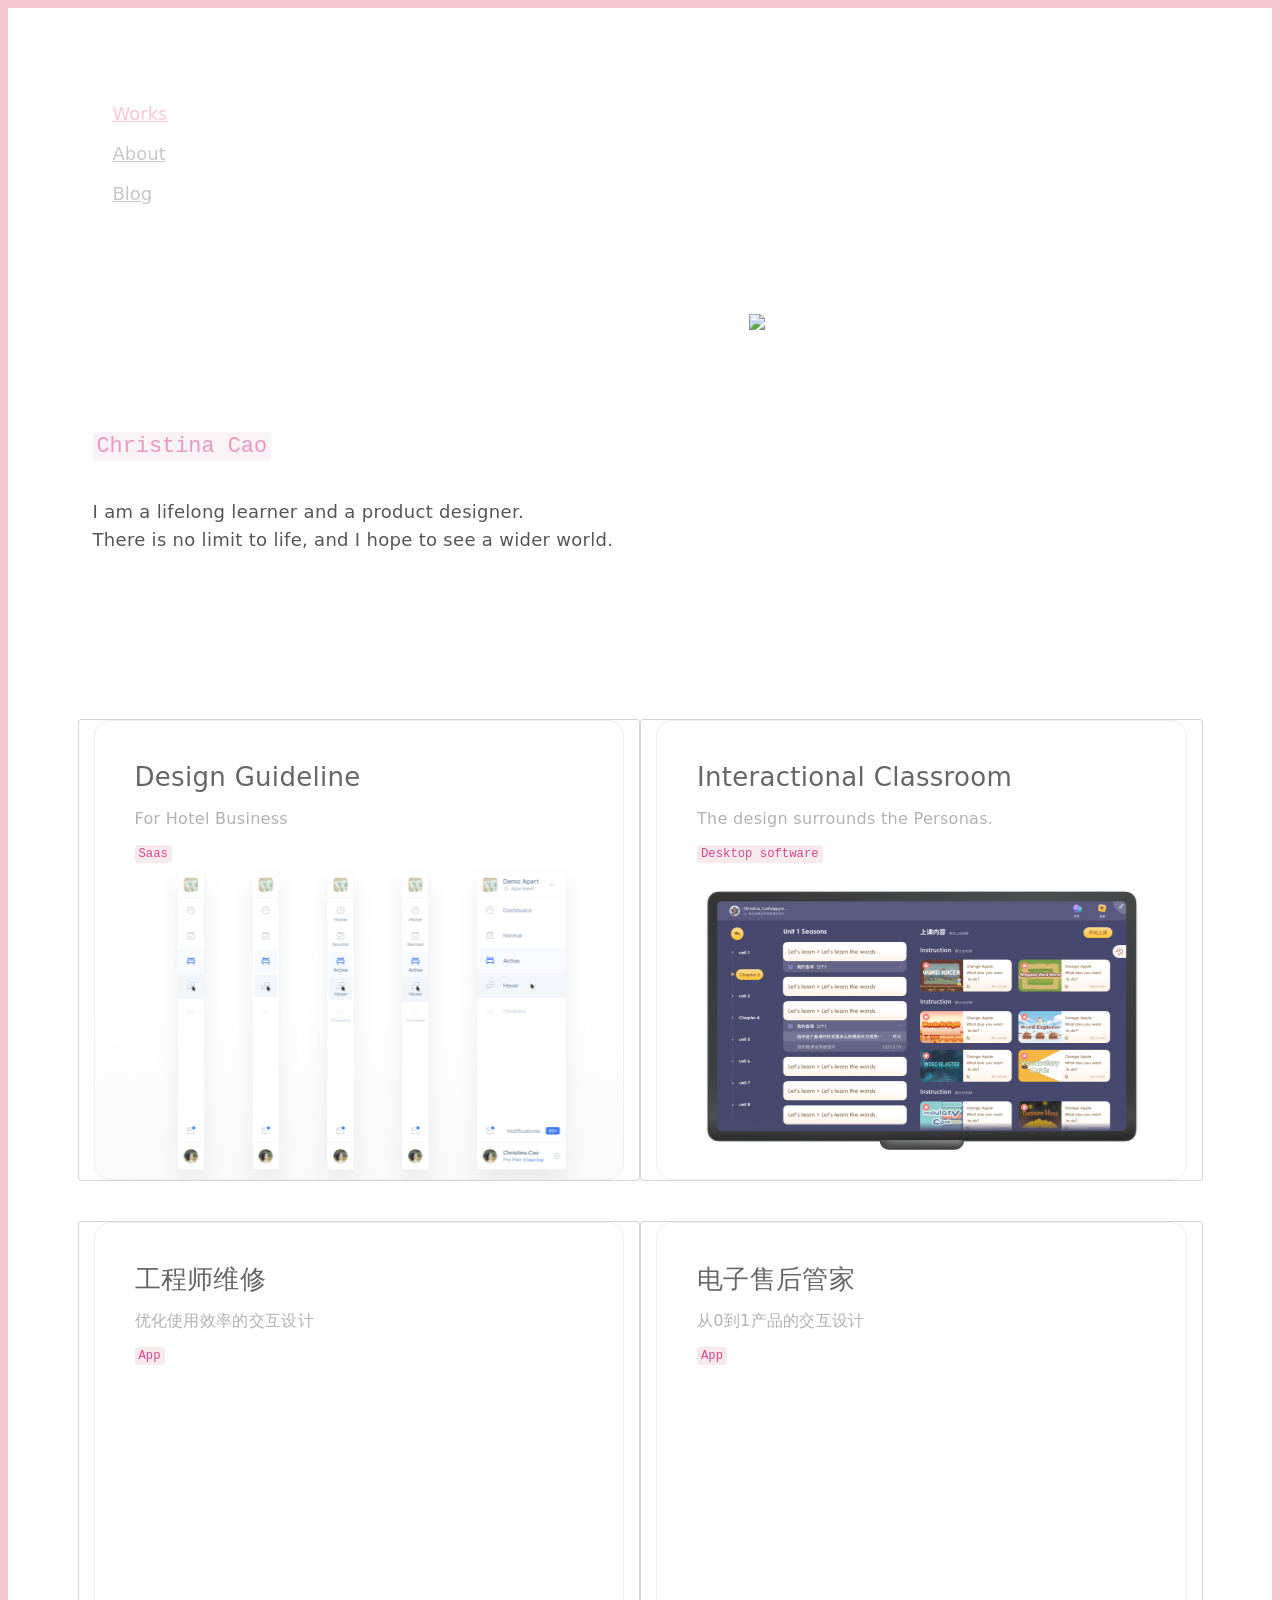
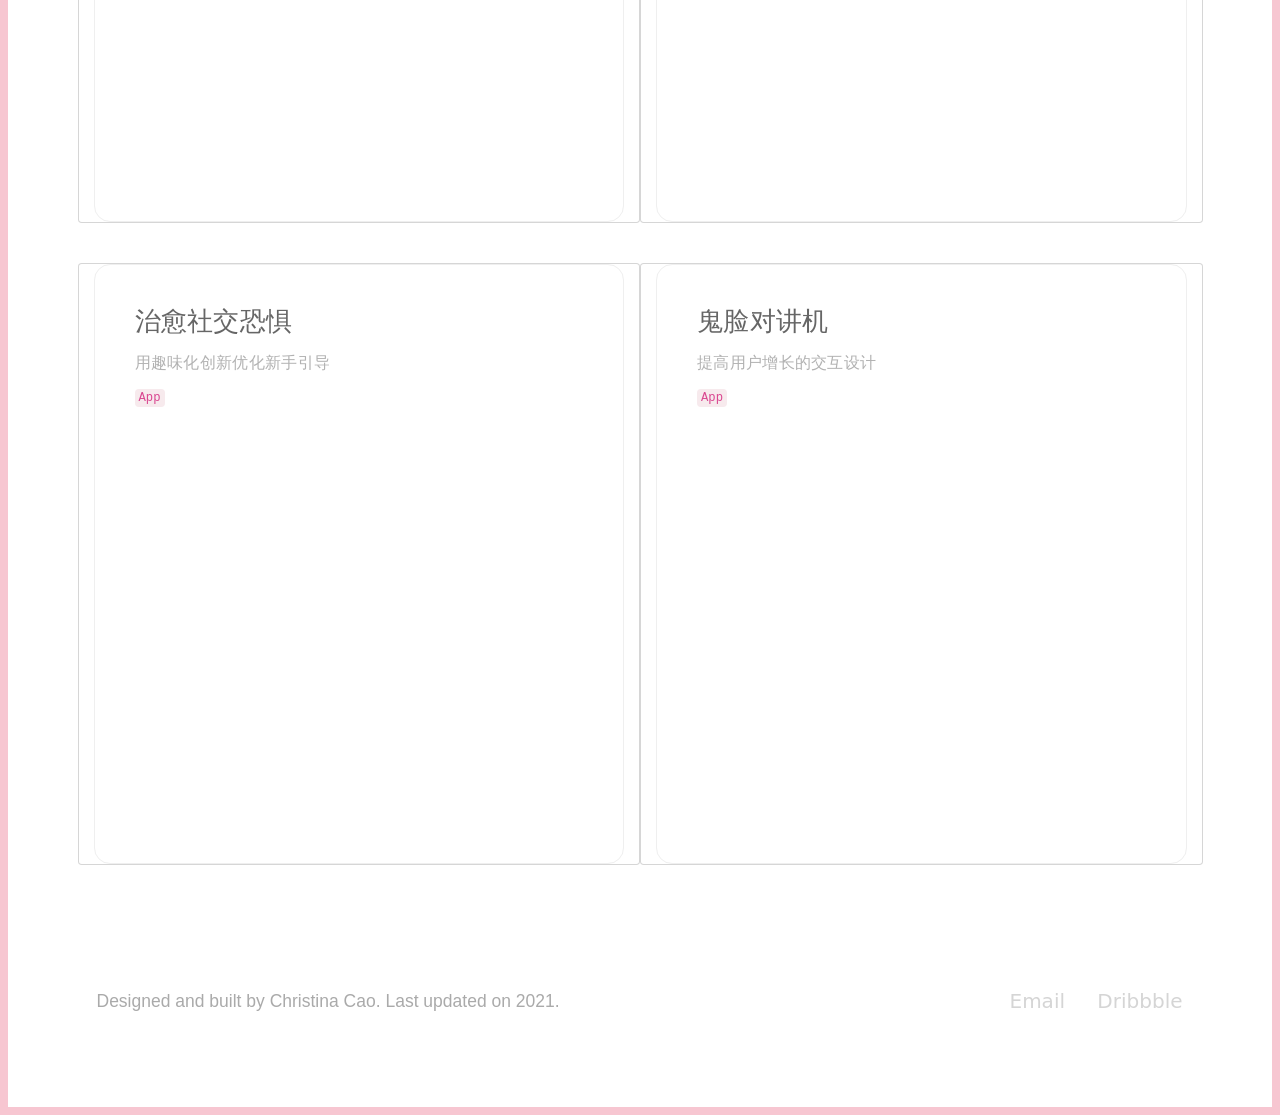
==== index.html @ 0a7784aa "blog link" ====
<html>
<head>
	<meta charset="utf-8"> 
	<meta name="viewport" content="width=device-width, initial-scale=1, shrink-to-fit=no">
	
	<link rel="stylesheet" href="css/bootstrap.min.css"> 
	<link rel="stylesheet" href="css/welcome.css"> 
	<link rel="stylesheet" type="text/css" href="css/detail.css">
	<link rel="stylesheet" type="text/css" href="css/animate.css">
  <script src="js/jquery.min.js"></script>
  <script src="js/bootstrap.min.js"></script>
  <!-- <link rel="stylesheet" href="https://cdnjs.cloudflare.com/ajax/libs/animate.css/3.7.0/animate.min.css"> -->
  <link href="https://cdn.jsdelivr.net/npm/bootstrap@5.0.0-beta1/dist/css/bootstrap.min.css" rel="stylesheet" integrity="sha384-cJNgMgu3KzohvNhptcnOMD4cBfYHJPrxN5V1YVFyNBKAxYXwBrSHjYVx74nSHFAH" crossorigin="anonymous">
  <title>Christina Cao</title>
</head>
<body style="border: 8px solid #F7C6D1;">

<div class="top">
	<div class="container">
		<nav class="navbar navbar-default" role="navigation">
			<div class="container-fluid"> 
				<div class="navbar-header">
					<button type="button" class="navbar-toggle" data-toggle="collapse"
				data-target="#example-navbar-collapse">
						<span class="sr-only">切换导航</span>
						<span class="icon-bar"></span>
						<span class="icon-bar"></span>
						<span class="icon-bar"></span>
					</button>
					<div class="logo-sloga">
						<a class="navbar-brand" href="#">
			<!-- <a href="index.html"><img src="img/logo.png"></a> -->
							<!-- Cho Moon -->
						</a>
					</div>

				</div>
				<div class="collapse navbar-collapse pull-right" id="example-navbar-collapse">
					<ul class="nav navbar-nav">
						<li class="active"><a href="#" style="color:#FF95AC">Works</a></li>
						<li><a href="about.html" style="color:#565656">About</a></li>
						<li><a href="/blog" style="color: #565656" target="blank">Blog</a></li>
						
						<!-- <li><a href="https://dosthcool.cn/profile/UIUX_chomoon.pdf" target="blank">Resume</a></li> -->
						</li>
						
					</ul>
				</div>
			</div>
		</nav>
	</div>
</div>

<!-- intro -->
<div class="intro animated slideInUp" style="margin-top: 100px">
	<div class="container">
		<div class="rows col-md-7 col-xs-12" style="margin-top: 120px">
			<a href="#" class="active"><h1><code>Christina Cao</code></h1></a><br>
			<p>I am a lifelong learner and a product designer.<br>
			There is no limit to life, and I hope to see a wider world.<br>
			</p><br>
			

		</div>
		<div class="rows col-md-5 col-xs-12">
		<!-- <img src="photo/header.png" class="img-responsive"> -->
		<img src="https://pic.downk.cc/item/5effdda014195aa5945a4a53.png" class="img-responsive">
		</div>
	</div>
</div>

<div class="project animated slideInUp">
	<div class="container">

<!-- 第6个 -->
		<div class="card rows col-md-6 col-sm-12 col-xs-12 text-left" onclick="window.open('https://www.wolai.com/j6DUA9L4grM9ruDduqViNN?theme=light');">
		<!-- <a href="teacher.html"> -->
			<div class="card-inside" style="background-image: url(img/saas/saas.png);background-position: center 0; height: 460px;" >
				<p class="title">Design Guideline</p>
				<span>
					<p class="subtitle">For Hotel Business</p>
					<code>Saas</code>
				</span>
		<!-- </a> -->
			</div>
		</div>

<!-- 第5个 -->
		<div class="card rows col-md-6 col-sm-12 col-xs-12 text-left" onclick="window.open('teacher.html','_self');">
			<!-- <a href="teacher.html"> -->
			<div class="card-inside" style="background-image: url(img/teacher/header.png);background-position: center 0; height: 460px;" >
				<p class="title">Interactional Classroom</p>
				<span>
					<p class="subtitle">The design surrounds the Personas.</p>
					<code>Desktop software</code>
				</span>
			<!-- </a> -->
			</div>
		</div>

<!-- 第4个 -->
	<div class="card rows col-md-6 col-sm-12 col-xs-12 text-left" onclick="window.open('enjoyfix.html','_self');">
		<div class="card-inside" style="background-image: url(https://pic.downk.cc/item/5effde0514195aa5945a716a.png);background-position: center 0;">
			<p class="title">工程师维修</p>
			<span>
				<p class="subtitle">优化使用效率的交互设计</p>
				<code>App</code>
			</span>
		</div>
	</div>

<!-- 第3个 -->
	<div class="card rows col-md-6 col-sm-12 col-xs-12 text-left" onclick="window.open('fix.html','_self');">
		<div class="card-inside" style="background-image: url(https://pic.downk.cc/item/5effde3814195aa5945a8529.png);background-position: center 0;">
			<p class="title">电子售后管家</p>
			<span>
				<p class="subtitle">从0到1产品的交互设计</p>
				<code>App</code>
			</span>
		</div>
	</div>

<!-- 第2个 -->
	<div class="card rows col-md-6 col-sm-12 col-xs-12 text-left" onclick="window.open('sader.html','_self');">
		<div class="card-inside" style="background-image: url(https://pic.downk.cc/item/5efff27e14195aa594624762.png);background-position: center 0;">
			<p class="title">治愈社交恐惧</p>
		<span>
			<p class="subtitle">用趣味化创新优化新手引导</p>
			<code>App</code>
		</span>
		</div>
	</div>

<!-- 第1个 -->
	<div class="card rows col-md-6 col-sm-12 col-xs-12 text-left" onclick="window.open('ghostface.html','_self');">
		<div class="card-inside" style="background-image: url(https://pic.downk.cc/item/5efff35414195aa594629a68.png);background-position: center 0;">
			<p class="title">鬼脸对讲机</p>
			<span>
				<p class="subtitle">提高用户增长的交互设计</p>
				<code>App</code>
			</span>
		</div>
	</div>
</div>

<!-- footer -->


<div class="footer">
	<div class="container">
		<div class="rows col-md-6 col-sm-4 col-xs-12"><small>Designed and built by Christina Cao. Last updated on 2021.</small></div>
		<div class="rows col-md-6 col-sm-8 col-xs-12 text-right">
			<ul class="list-inline">
				<li>
					<a style="color: #979797" href="mailto:chomoon@qq.com" >Email</a>
				</li>
				<li>
					<a style="color: #979797" href="https://dribbble.com/chomoon" target="blank">Dribbble</a>
				</li>

			</ul></div>
	</div>
</div>

<script type="text/javascript">var cnzz_protocol = (("https:" == document.location.protocol) ? "https://" : "http://");document.write(unescape("%3Cspan id='cnzz_stat_icon_1278588704'%3E%3C/span%3E%3Cscript src='" + cnzz_protocol + "s4.cnzz.com/z_stat.php%3Fid%3D1278588704%26show%3Dpic1' type='text/javascript'%3E%3C/script%3E"));</script>

</body>
</html>
---- css/welcome.css ----
/*links*/
.body{
	color: #565656;
	font-family: "zh quote", -apple-system, BlinkMacSystemFont, "PingFang SC", "Noto Sans", "Noto Sans CJK SC", "Microsoft YaHei", 微软雅黑, sans-serif, "Segoe UI", Roboto, "Helvetica Neue", Arial, "Apple Color Emoji", "Segoe UI Emoji", "Segoe UI Symbol", "Noto Color Emoji";
}


#menu{
	position:fixed;
	right: 40px; 
	bottom: 40px;
	z-index: 999;
}


#menu a{
	background-color: #666;
}


#menu .totop img:hover{
	opacity: 0.6;
}

.MenuList .affix{
	top: 40px;
}

.MenuList{
	margin-top: 40px;
}

.totop{
	color:#5c5c5c;
	font-size: 16px;
	margin-top: 80px;
}

code{
	background-color: #F7E8EC;
	color:#B38F97;
	margin: 16px 0px;
}


.top a:hover{
	opacity: 1;
}

.top .active{
	color:#292929;
	opacity: 0.8;
	/*font-weight: 560;*/
	/*border-bottom: 4px solid #F7C6D1;*/
}

.top a{
	opacity: 0.4;
}

.top .active a{
	opacity: 0.8;
}

.pageheader p{
	margin-top: 0px;
}

.project .piece{
	text-decoration: none;
	/*opacity: 0.4;*/
	border-left:0px solid #F7C6D1;
	transition:border-left 0.5s;
	-webkit-transition:border-left 0.5s; /* Safari */
}

.project .piece:hover{
	text-decoration:none;
  	color:#565656;
  	border-left: 12px solid #F7C6D1;
  	padding-left: 12px;
  	opacity: 1;
}
.project a > p{
	text-decoration: none;
	/*opacity: 0.4;*/
	color:#565656;
	font-weight: 500;
	font-size: 24px;
	
}

.project a{
	text-decoration: none;
}



.WorkInfo li{
	font-size: 11px;
	color:#959695;
	line-height: 16px;
}

section a{
	text-decoration: none;
	color:#565656;
	border-bottom: 5px solid #F7C6D1;
}

section a:hover{
	opacity: 0.8;
}

section p{
	line-height: 20px;
}


.project span > small{
	margin-right:12px;
	font-size: 14px;
}

/*.project p:hover{
	opacity: 1;
  	text-decoration:none;
  	color:#565656;
  	border-left: 8px solid #F7C6D1;
  	padding-left: 12px;
}*/


.footer a{
	opacity: 0.4;
}
.footer a:hover{
	opacity: 0.8;
	border-bottom: 5px solid #F7C6D1;
}
.Say a:hover{
	color: #F2709C;
}
.workfooter a{
	opacity: 0.4;
	color: #eee;
}
.workfooter a:hover{
	opacity: 1;
}
.top .navbar-default .navbar-nav li a{
	color: #979797;
	font-size: 18PX;
	font-weight: 450;
}

.nav>li>a{
	line-height: 20px;
	margin: auto;
	padding: 10px 20px;
/*	height: 33%;*/

}
.gotolink a:hover{
	margin-left: 10px; 
	color: #FF95AC;
}
.morework a{
	text-decoration: none;
	color: #aaa;
	/*font-weight: bold;*/
}



.intro a{
	text-decoration: none;
	color: #565656;
	opacity: 0.5;
	/*font-weight: 500;*/
	/*font-family: 'Roboto';*/
}

.intro a:hover{
	opacity: 1;
	border-bottom: 5px solid #F7C6D1;
}

.intro code:hover{
	background-color: #FFF5F8;
}

.intro p{
	font-size: 18px;
	line-height: 28px;
	padding-top: 18px;
}


/*nav bar*/
.navbar-default .navbar-nav>.active>a, .navbar-default .navbar-nav>.active>a:focus, .navbar-default .navbar-nav>.active>a:hover{
	background-color: #fff;
}

.navbar{
	background-color: #fff;
	color:#BBB;
	opacity: 0.8;
}

.navbar > .active{
	opacity: 0.5;
}


.top{
	margin: 36px 0px 16px 0px;
	float: top;
	/*position: fixed;*/
}

.top .container-fluid{
	padding: 0;
	background-color: #fff;
/*	border-style: none; */
}
.top .navbar-header{
	padding: 0;
	background-color: #fff;
/*	border: 0px;*/
}
.top .navbar-default{
	border: 0px;
	margin: 0px;
	padding: 0px;
	border: 0px;
}


.top span{
	width: 100%;
	margin: auto;
}


h1{
	font-size: 36px;
	color: #565656;
	font-weight: 500;
	/*font-family: 'Roboto', sans-serif;*/
	
}
h2{
	font-size: 32px;
	/*margin-bottom: 18px;*/
	margin-top: 80px;
}
h3{
	font-size: 22px;
	line-height: 24px;
	margin-top: 0px;
}
h4{
	font-size: 20px;
	/*margin-top: 20px;*/
}
h5{
	font-size: 18px;
	/*color: #aaa;*/
	font-weight: 200px;
	
}

h6{
	font-size: 14px;
	/*color: #3C3C3C;*/
	margin-top: 24px;
/*	font-family: sans-serif;*/
	font-weight: 100px;
}

p{
	font-size: 16px;
	line-height: 32px;
	color: #565656;
	letter-spacing: 0.3px;
	/*margin: 24px 0px;*/
}

small{
	color: #aaa;
	margin-left: 4px;
	font-size: 14px;
	font-family: sans-serif;
	line-height: 32px;
}

.Say big{
	color: #FFCB59;
}

big{
	font-size: 24px;
	line-height: 36px;
	font-weight: 4px;
	margin-right: 4px;
}



.top li{
	max-width: 728px;
	line-height: 72px;
}



.project{
	margin-top: 100px;
}

.card{
	margin-top: 40px;
	opacity: 0.9;
}


.card-inside:hover{
	box-shadow: 4px 8px 12px #F2F6F9;
	border: 1px solid #E4E4E4;
}

.card-inside{
	padding: 40px;
	position: relative;
	border: 1px solid #EEEEEE;
	border-radius: 16px;
	height: 600px;
	font-weight: 600px;
}


.card-inside span{
	font-size: 14px;
	/*color:#959695;*/
}

.card-inside code{
	margin-top: 16px;
}

.card-name{
	display: none;
	position: absolute;
	width: 100%;
	height: 54%;
	color: #565656;
	font-size: 16px;
}


.hover-content{
	display: none;
	position: absolute;
	width: 100%;
	height: 100%;
	opacity: 0.9;
	border-radius: 16px;
}

.card:hover .hover-content{
	display: block;
}
.card:hover .card-name{
	display: block;
}


.gotolink{
	margin: 16px 0px;
}

.img-rounded{
	border-radius: 20px;
}

/*.skill{
	background-color: #F9F9FF;
	padding: 40px 0px;
	margin: 40px 0px;
}*/

.footer{
	margin-top: 40px;
	padding: 80px 0px;
	font-size: 20px;
	color: #979797;
	/*background-color: #F8F9FB;*/

}
.footer li{
	line-height: 32px;
	margin-left: 16px;

}

.footer li a{
	text-decoration: none;
	/*color: #aaa;*/

}

.workfooter{
	margin: 120px 0px;
	font-size: 24px;
	line-height: 24px;
}

.workfooter li{
	margin-right: 32px;
	margin-top: 24px;
}

.workfooter li a{
	text-decoration: none;
	color: #565656;
}

.workfooter .active{
	color: #565656;
	opacity: 1;
}


.morework{
	margin-top: 40px;
}


#example-navbar-collapse{
	border: 0px;
}

/*h1 特效*/

/*@keyframes typing {
	from{
	width:0;
	}
}

@keyframes blink-caret {
	50% {
	border-color:transparent;
	}
}

.intro h1 {
	font:bold 32px;
	border-right:.1em solid;
	width:16.5em;
	
		 width:230px;
	
		 margin:2em 0em;
	white-space:nowrap;
	overflow:hidden;
	animation:typing 3s steps(30,end),
	blink-caret .5s step-end infinite alternate;
	
}
*/
.illustration .center{
	/*position: absolute;
	left: 0;
	right: 0;
	top: 0;
	bottom: 0;*/
}

.photo img{
	padding-top: 20px;
}

.subtitle {
	color:#aaa;
	font-size: 16px;
}

.title {
	font-weight: 450;
	font-size: 26px;
}
---- css/detail.css ----
.illustration p{
	font-size: 14px;
	color:#bbb;
}

.illustration .ill{
	margin-top: 20px; 
}
.illcard{
	border-radius: 4px;
	border: 0px solid #F7E8EC;
	padding: 4px;
}

.illcard:hover{
	border-radius: 4px;
	border: 2px solid #F7E8EC;
	padding: 4px;
}

.illustration .iconfont {
  font-family: "iconfont" !important;
  font-size: 48px;
  color: pink;
  font-style: normal;
  -webkit-font-smoothing: antialiased;
  -moz-osx-font-smoothing: grayscale;
}

.illustration #myCarousel li{
	color: #565656;
}

.illustration .active li{
	background-color: #fff;
}

.illustration .icon-icon_arrow_left{
	position: absolute;
	top: 50%;
	z-index: 5;
	display: inline-block;
	background-image: -webkit-gradient(linear,left top,right top,from(rgba(0,0,0,0)),to(rgba(0,0,0,0)));
}

.illustration .icon-icon_arrow_right{
	position: absolute;
	top: 50%;
	z-index: 5;
	display: inline-block;
	background-image: -webkit-gradient(linear,left top,right top,from(rgba(0,0,0,0)),to(rgba(0,0,0,0)));
}

.illustration .carousel-control.left{
	background-image:none;
	text-shadow:none;
}
.illustration .carousel-control.right{
	background-image:none;
	text-shadow:none;
}
/*.illustration .carousel-control{
	position: absolute;
	top: 50%;
	z-index: 5;
	display: inline-block;
	
}*/

.pageheader{
	margin-bottom: 40px;
}

.WorkInfo, .UserStory{
	margin: 40px 0px;
}

.WorkInfo li{
	line-height: 28px;
	font-size: 14px;
}

.Usercard{
	border-radius: 16px;
}
.Say{
	/*padding: 40px;*/
	margin-bottom: 60px;
	/*margin-top: 200px;*/
	font-size: 16px;
	color: #565656;
	line-height: 32px;
}
.Say2{
	/*padding: 40px;*/
	margin-top: 100px;
	/*margin-top: 200px;*/
	font-size: 16px;
	color: #565656;
	line-height: 32px;
}
.illustration{
	margin-bottom: 120px;
}
.illustration a{
	text-decoration: none;
	color: #FF95AC;
}
.screen img{
	box-shadow: 4px 4px 20px 4px rgba(0, 0, 0, 0.1);
	margin-bottom: 32px;
}
.screen{
	margin-bottom: 0px;
}
.Say .screen .detail{
	padding-bottom: 40px;
}

.Say a{
	text-decoration: none;
	color: #FF95AC;
}
.Say .hhhh{
	padding: 80px;
}

.saylink{
	color: #fff;
	padding: 0px 0px;

}

.saylink ul{
	margin: 0 auto;
	display: inline-block;
}

.saylink li{
	font-size: 16px;
	/*border-right: 1px solid #DDE2EA;*/
}

.saylink ul a{
	margin:0;
	padding: 24px 48px;
	color:#565656;
	/*font-weight: bold;*/
	text-decoration: none;
	display: block;
}

.saylink a:visited{
	opacity: 1;
	border-radius: 0;
	/*color: #42537D;*/
}
.saylink a:hover{
	opacity: 0.6;
	border-radius: 0;
	/*color: #42537D;*/
}

.sticky{
	position: -webkit-sticky;
  	position: sticky;
  	top: 0;
  	z-index:100;
}

p.reflections {
	color:#FF5783;
}

.WordInside img{
	margin: 24px 24px 8px;
	background-color: #FFF;
	box-shadow: 4px 4px 20px 4px rgba(0, 0, 0, 0.1);
}
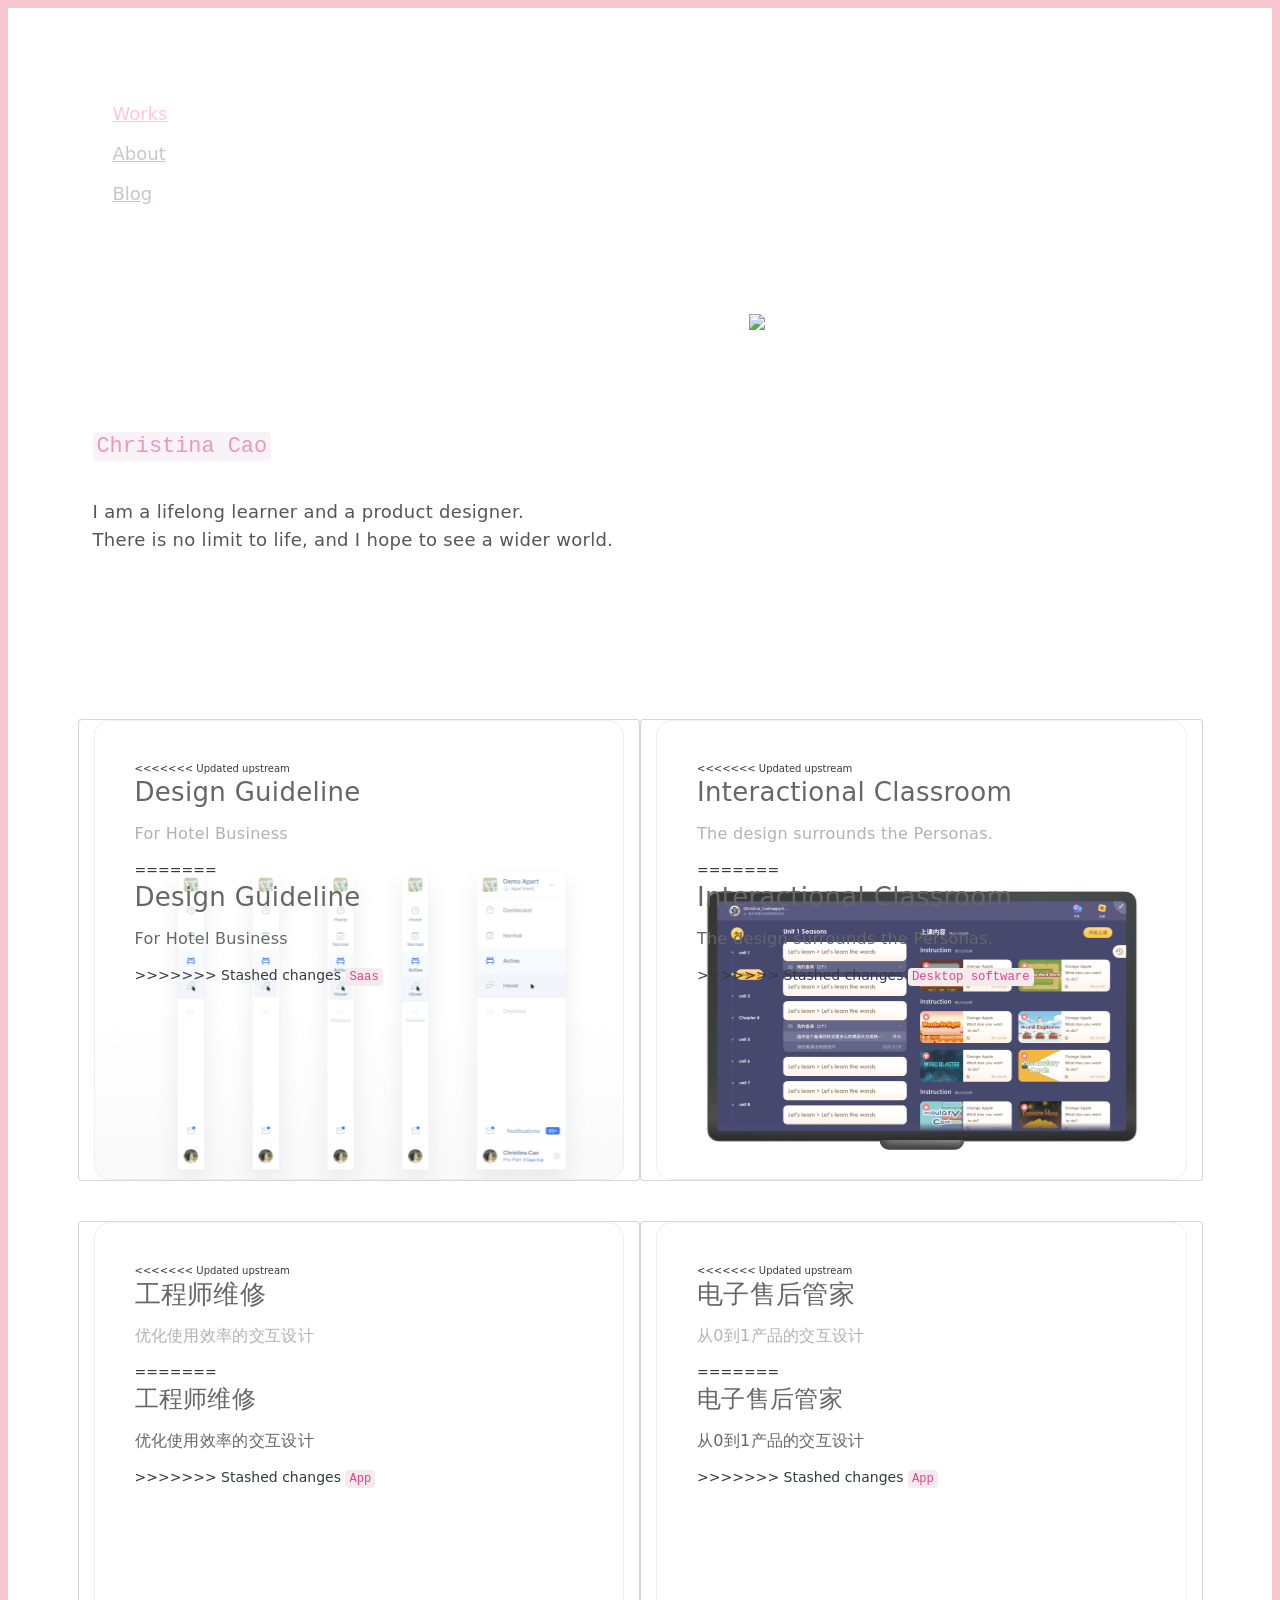
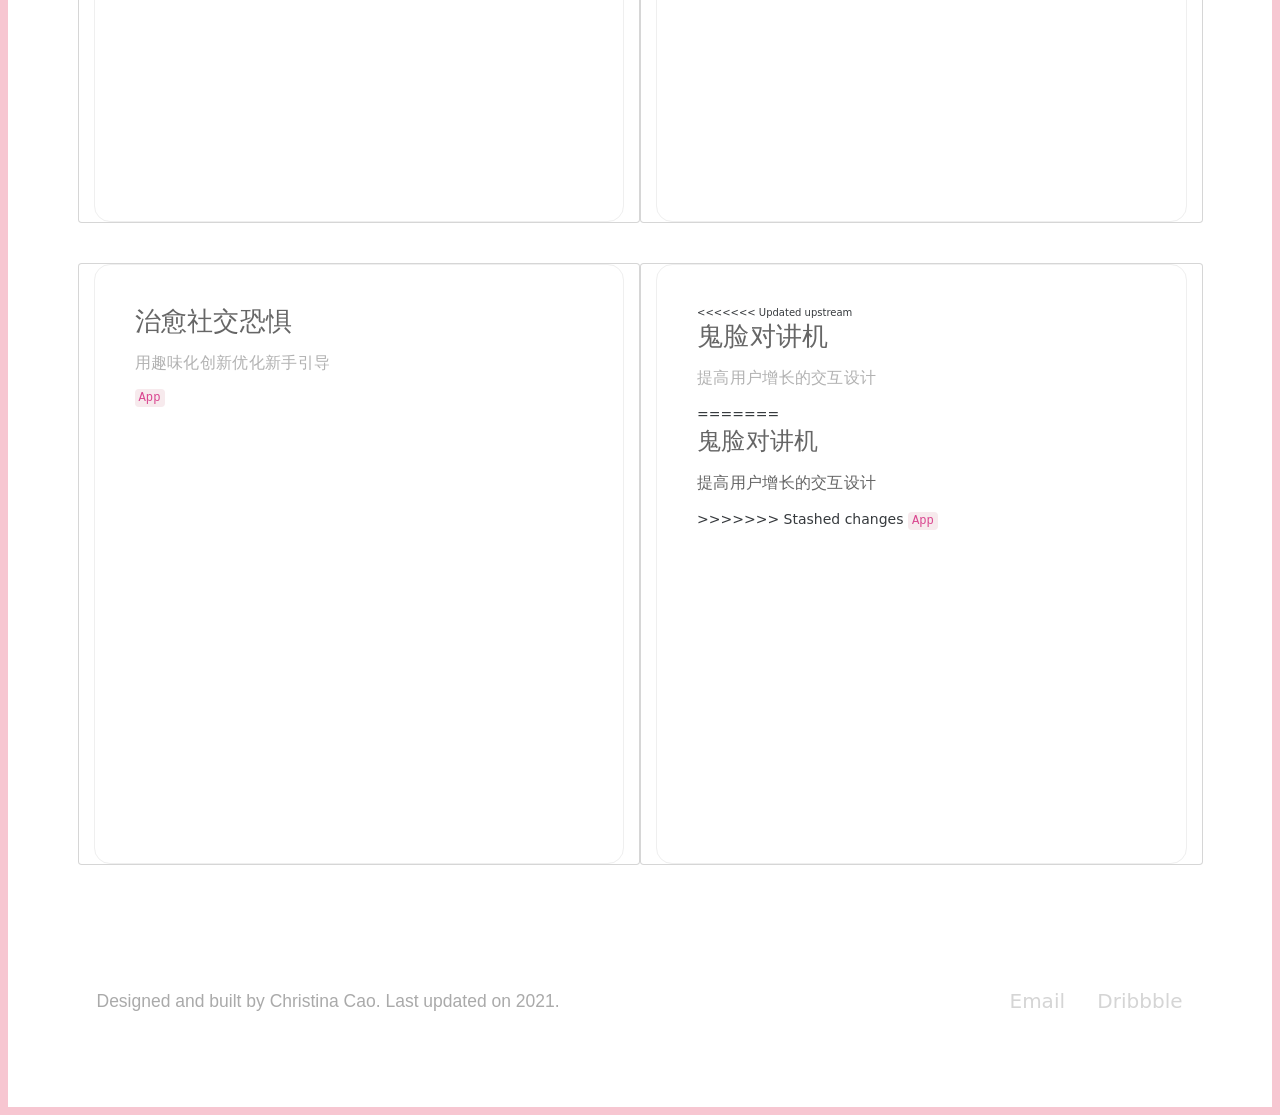
==== commit d21be961: "Update index.html" ====
--- a/index.html
+++ b/index.html
@@ -39,7 +39,7 @@
 					<ul class="nav navbar-nav">
 						<li class="active"><a href="#" style="color:#FF95AC">Works</a></li>
 						<li><a href="about.html" style="color:#565656">About</a></li>
-						<li><a href="/blog" style="color: #565656" target="blank">Blog</a></li>
+						<li><a href="http://blog.dosth.cool" style="color: #565656" target="blank">Blog</a></li>
 						
 						<!-- <li><a href="https://dosthcool.cn/profile/UIUX_chomoon.pdf" target="blank">Resume</a></li> -->
 						</li>
@@ -76,9 +76,15 @@
 		<div class="card rows col-md-6 col-sm-12 col-xs-12 text-left" onclick="window.open('https://www.wolai.com/j6DUA9L4grM9ruDduqViNN?theme=light');">
 		<!-- <a href="teacher.html"> -->
 			<div class="card-inside" style="background-image: url(img/saas/saas.png);background-position: center 0; height: 460px;" >
+<<<<<<< Updated upstream
 				<p class="title">Design Guideline</p>
 				<span>
 					<p class="subtitle">For Hotel Business</p>
+=======
+				<p style="font-size: 26px">Design Guideline</p>
+				<span>
+					<p>For Hotel Business</p>
+>>>>>>> Stashed changes
 					<code>Saas</code>
 				</span>
 		<!-- </a> -->
@@ -89,9 +95,15 @@
 		<div class="card rows col-md-6 col-sm-12 col-xs-12 text-left" onclick="window.open('teacher.html','_self');">
 			<!-- <a href="teacher.html"> -->
 			<div class="card-inside" style="background-image: url(img/teacher/header.png);background-position: center 0; height: 460px;" >
+<<<<<<< Updated upstream
 				<p class="title">Interactional Classroom</p>
 				<span>
 					<p class="subtitle">The design surrounds the Personas.</p>
+=======
+				<p style="font-size: 26px">Interactional Classroom</p>
+				<span>
+					<p class="?">The design surrounds the Personas.</p>
+>>>>>>> Stashed changes
 					<code>Desktop software</code>
 				</span>
 			<!-- </a> -->
@@ -101,9 +113,15 @@
 <!-- 第4个 -->
 	<div class="card rows col-md-6 col-sm-12 col-xs-12 text-left" onclick="window.open('enjoyfix.html','_self');">
 		<div class="card-inside" style="background-image: url(https://pic.downk.cc/item/5effde0514195aa5945a716a.png);background-position: center 0;">
+<<<<<<< Updated upstream
 			<p class="title">工程师维修</p>
 			<span>
 				<p class="subtitle">优化使用效率的交互设计</p>
+=======
+			<p style="font-size: 24px">工程师维修</p>
+			<span>
+				<p>优化使用效率的交互设计</p>
+>>>>>>> Stashed changes
 				<code>App</code>
 			</span>
 		</div>
@@ -112,9 +130,15 @@
 <!-- 第3个 -->
 	<div class="card rows col-md-6 col-sm-12 col-xs-12 text-left" onclick="window.open('fix.html','_self');">
 		<div class="card-inside" style="background-image: url(https://pic.downk.cc/item/5effde3814195aa5945a8529.png);background-position: center 0;">
+<<<<<<< Updated upstream
 			<p class="title">电子售后管家</p>
 			<span>
 				<p class="subtitle">从0到1产品的交互设计</p>
+=======
+			<p style="font-size: 24px">电子售后管家</p>
+			<span>
+				<p>从0到1产品的交互设计</p>
+>>>>>>> Stashed changes
 				<code>App</code>
 			</span>
 		</div>
@@ -134,9 +158,15 @@
 <!-- 第1个 -->
 	<div class="card rows col-md-6 col-sm-12 col-xs-12 text-left" onclick="window.open('ghostface.html','_self');">
 		<div class="card-inside" style="background-image: url(https://pic.downk.cc/item/5efff35414195aa594629a68.png);background-position: center 0;">
+<<<<<<< Updated upstream
 			<p class="title">鬼脸对讲机</p>
 			<span>
 				<p class="subtitle">提高用户增长的交互设计</p>
+=======
+			<p style="font-size: 24px">鬼脸对讲机</p>
+			<span>
+				<p>提高用户增长的交互设计</p>
+>>>>>>> Stashed changes
 				<code>App</code>
 			</span>
 		</div>
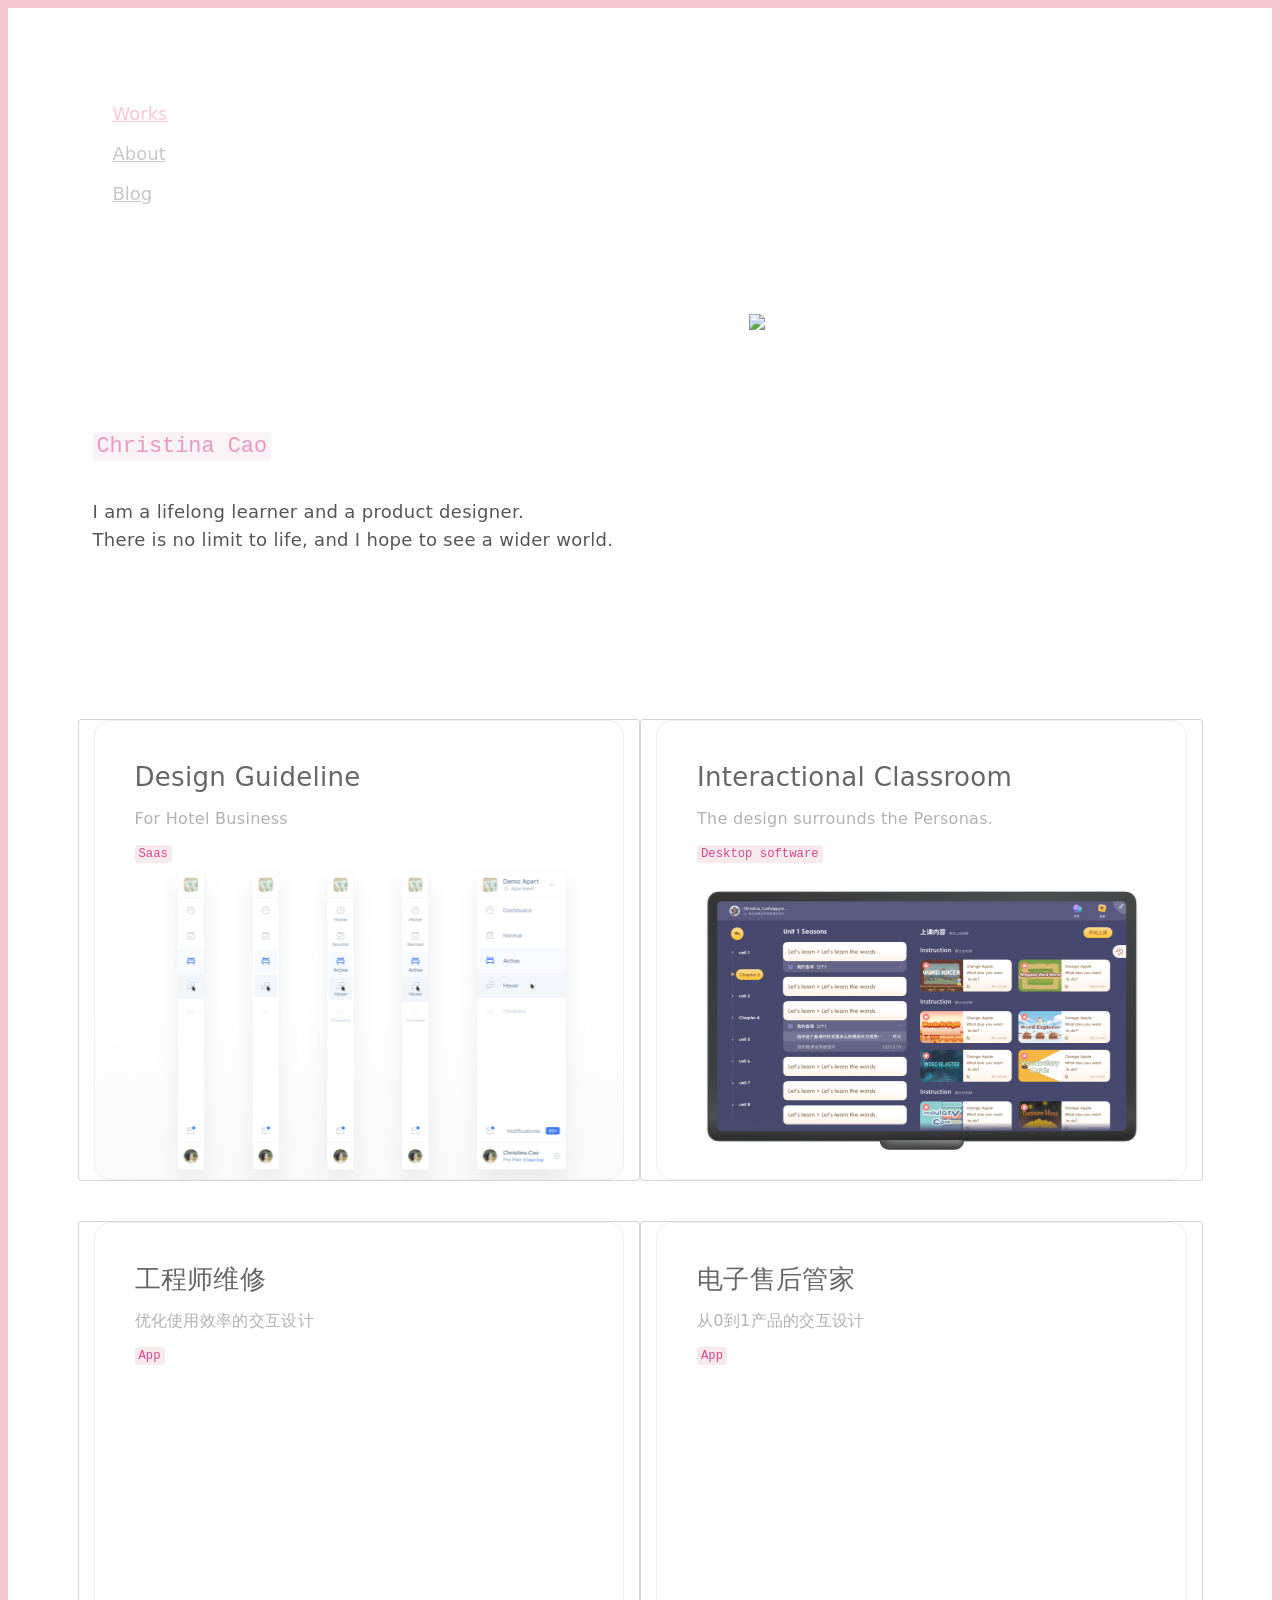
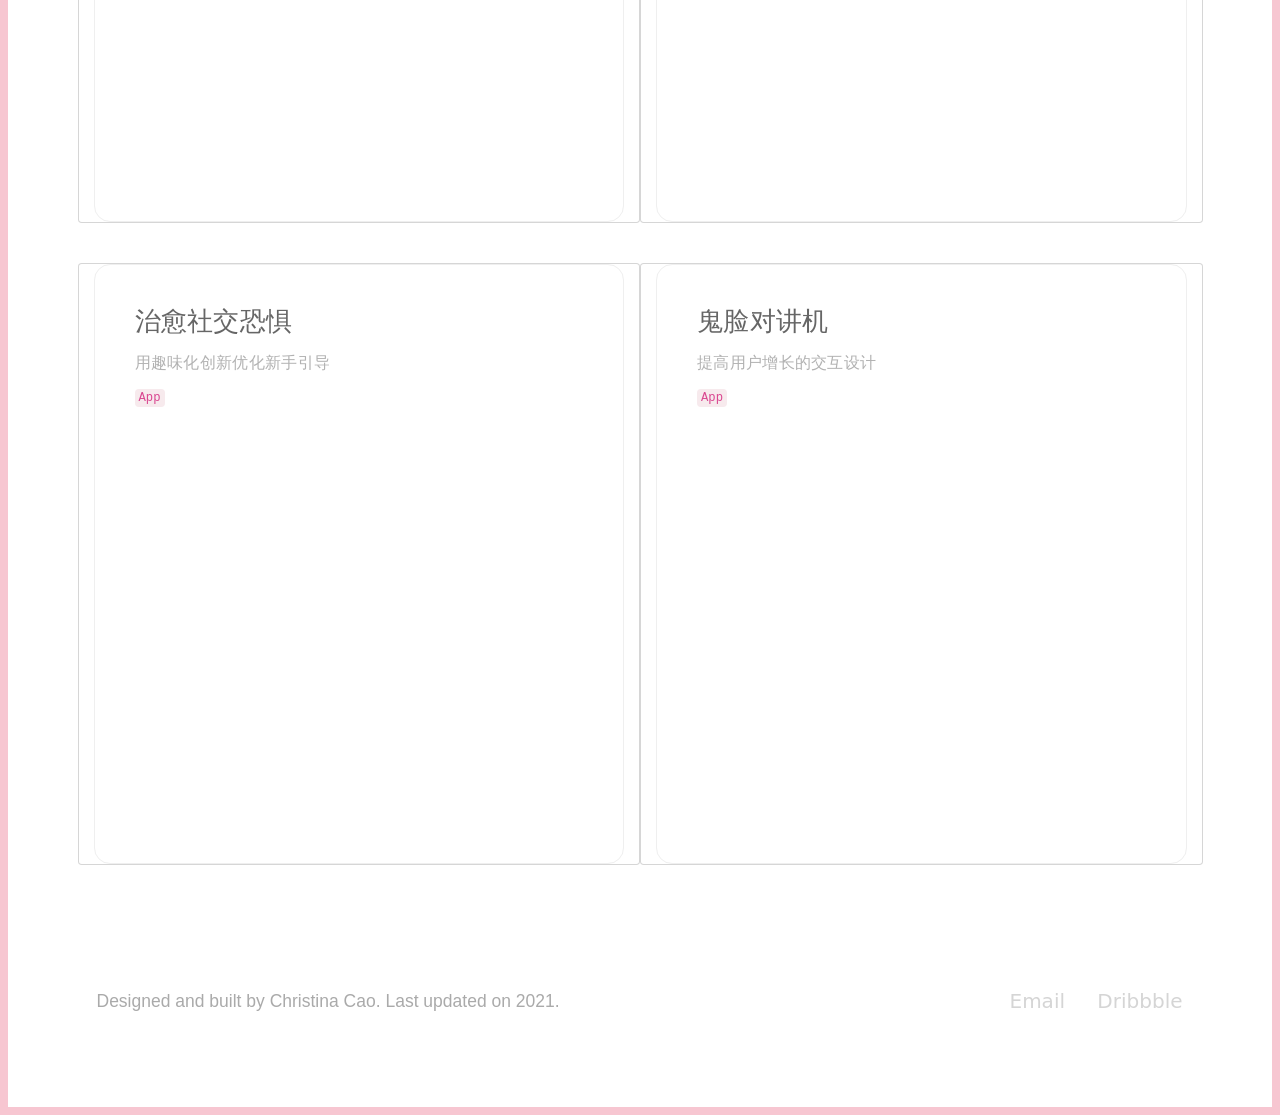
==== commit 60e578d1: "Revert "Update index.html" This reverts commit d21be96129c982953764d701710e7537221ad2d3." ====
--- a/index.html
+++ b/index.html
@@ -76,15 +76,9 @@
 		<div class="card rows col-md-6 col-sm-12 col-xs-12 text-left" onclick="window.open('https://www.wolai.com/j6DUA9L4grM9ruDduqViNN?theme=light');">
 		<!-- <a href="teacher.html"> -->
 			<div class="card-inside" style="background-image: url(img/saas/saas.png);background-position: center 0; height: 460px;" >
-<<<<<<< Updated upstream
 				<p class="title">Design Guideline</p>
 				<span>
 					<p class="subtitle">For Hotel Business</p>
-=======
-				<p style="font-size: 26px">Design Guideline</p>
-				<span>
-					<p>For Hotel Business</p>
->>>>>>> Stashed changes
 					<code>Saas</code>
 				</span>
 		<!-- </a> -->
@@ -95,15 +89,9 @@
 		<div class="card rows col-md-6 col-sm-12 col-xs-12 text-left" onclick="window.open('teacher.html','_self');">
 			<!-- <a href="teacher.html"> -->
 			<div class="card-inside" style="background-image: url(img/teacher/header.png);background-position: center 0; height: 460px;" >
-<<<<<<< Updated upstream
 				<p class="title">Interactional Classroom</p>
 				<span>
 					<p class="subtitle">The design surrounds the Personas.</p>
-=======
-				<p style="font-size: 26px">Interactional Classroom</p>
-				<span>
-					<p class="?">The design surrounds the Personas.</p>
->>>>>>> Stashed changes
 					<code>Desktop software</code>
 				</span>
 			<!-- </a> -->
@@ -113,15 +101,9 @@
 <!-- 第4个 -->
 	<div class="card rows col-md-6 col-sm-12 col-xs-12 text-left" onclick="window.open('enjoyfix.html','_self');">
 		<div class="card-inside" style="background-image: url(https://pic.downk.cc/item/5effde0514195aa5945a716a.png);background-position: center 0;">
-<<<<<<< Updated upstream
 			<p class="title">工程师维修</p>
 			<span>
 				<p class="subtitle">优化使用效率的交互设计</p>
-=======
-			<p style="font-size: 24px">工程师维修</p>
-			<span>
-				<p>优化使用效率的交互设计</p>
->>>>>>> Stashed changes
 				<code>App</code>
 			</span>
 		</div>
@@ -130,15 +112,9 @@
 <!-- 第3个 -->
 	<div class="card rows col-md-6 col-sm-12 col-xs-12 text-left" onclick="window.open('fix.html','_self');">
 		<div class="card-inside" style="background-image: url(https://pic.downk.cc/item/5effde3814195aa5945a8529.png);background-position: center 0;">
-<<<<<<< Updated upstream
 			<p class="title">电子售后管家</p>
 			<span>
 				<p class="subtitle">从0到1产品的交互设计</p>
-=======
-			<p style="font-size: 24px">电子售后管家</p>
-			<span>
-				<p>从0到1产品的交互设计</p>
->>>>>>> Stashed changes
 				<code>App</code>
 			</span>
 		</div>
@@ -158,15 +134,9 @@
 <!-- 第1个 -->
 	<div class="card rows col-md-6 col-sm-12 col-xs-12 text-left" onclick="window.open('ghostface.html','_self');">
 		<div class="card-inside" style="background-image: url(https://pic.downk.cc/item/5efff35414195aa594629a68.png);background-position: center 0;">
-<<<<<<< Updated upstream
 			<p class="title">鬼脸对讲机</p>
 			<span>
 				<p class="subtitle">提高用户增长的交互设计</p>
-=======
-			<p style="font-size: 24px">鬼脸对讲机</p>
-			<span>
-				<p>提高用户增长的交互设计</p>
->>>>>>> Stashed changes
 				<code>App</code>
 			</span>
 		</div>
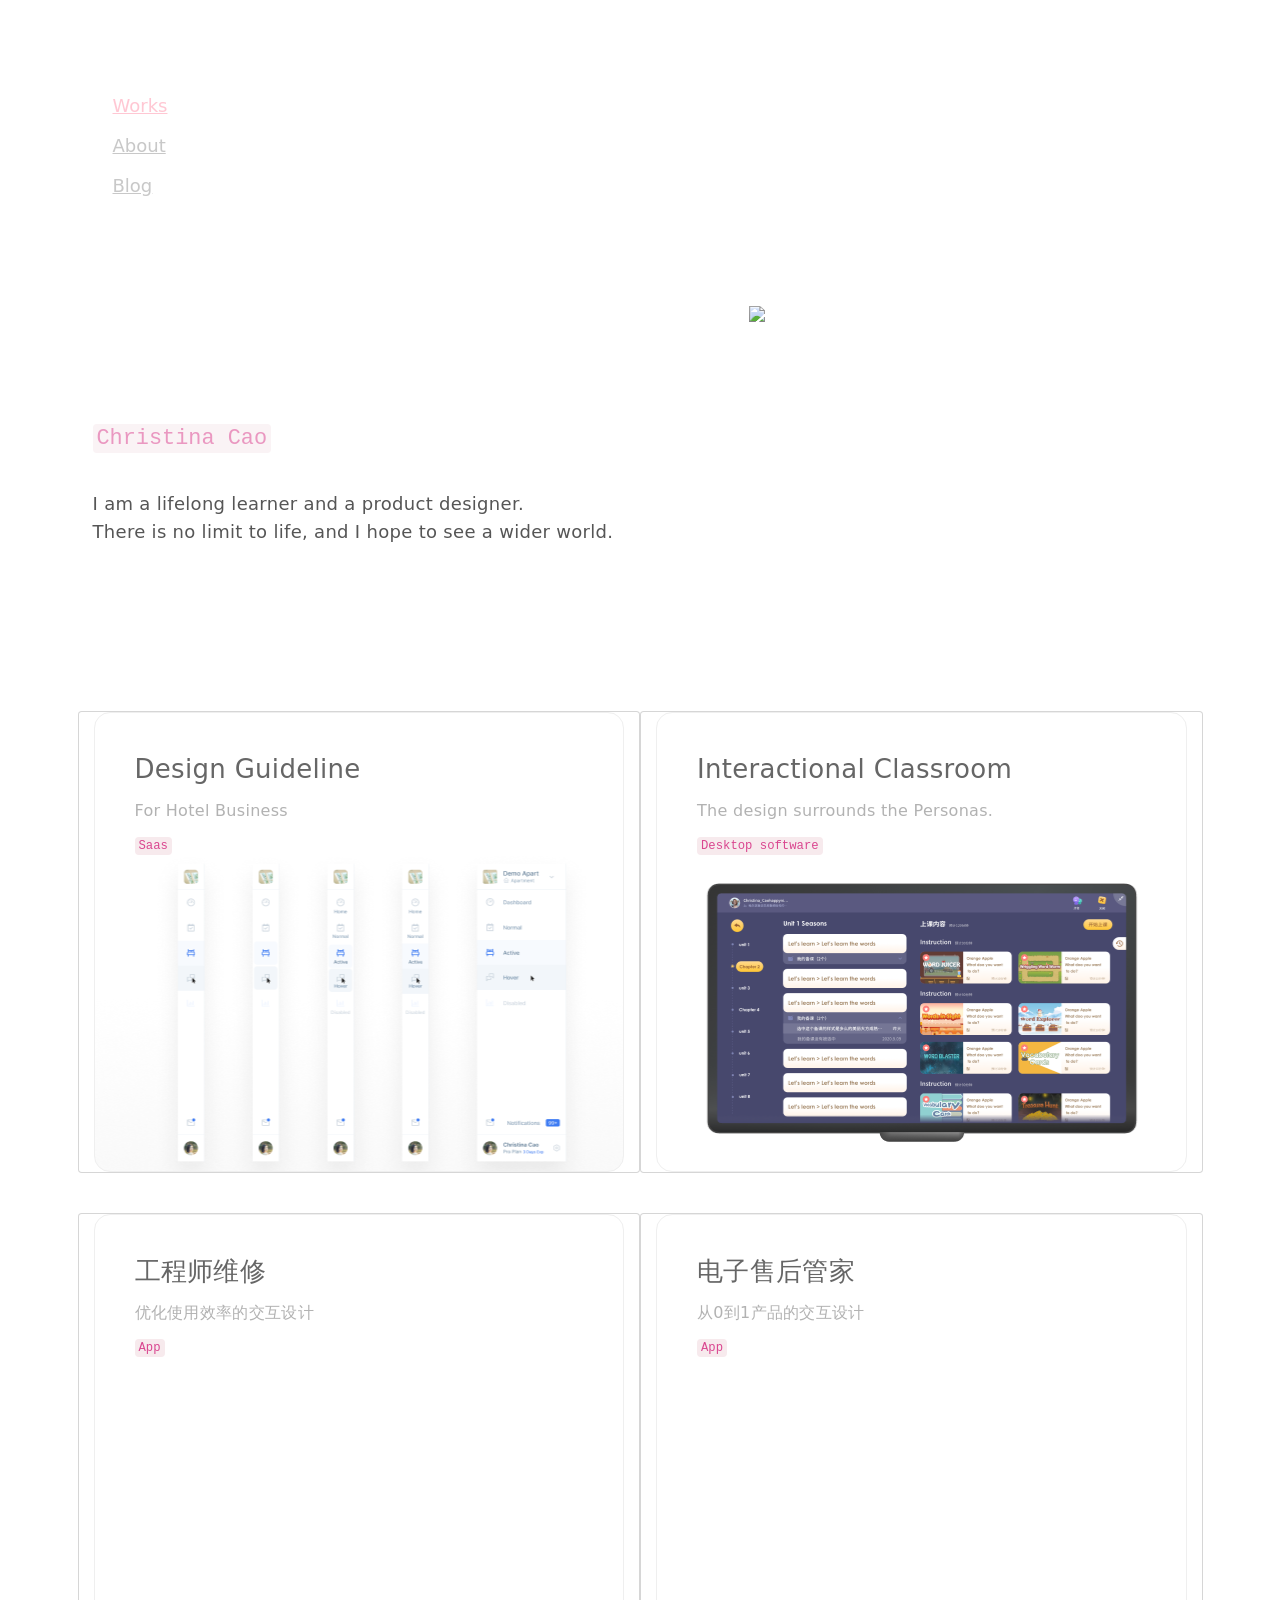
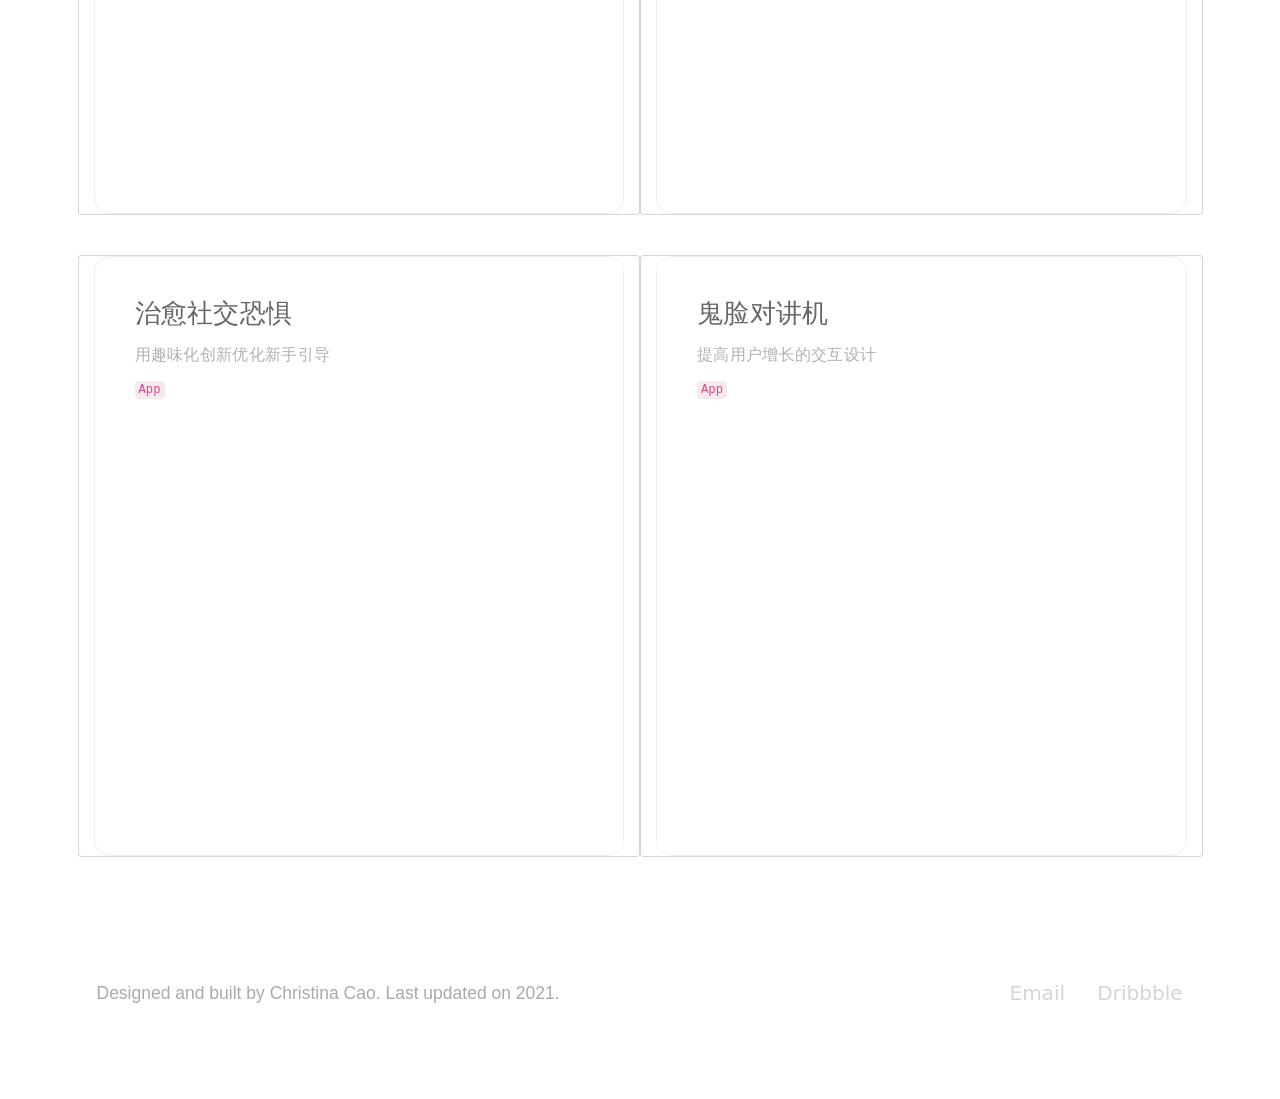
==== commit ac90e13f: "Update index.html" ====
--- a/index.html
+++ b/index.html
@@ -13,7 +13,7 @@
   <link href="https://cdn.jsdelivr.net/npm/bootstrap@5.0.0-beta1/dist/css/bootstrap.min.css" rel="stylesheet" integrity="sha384-cJNgMgu3KzohvNhptcnOMD4cBfYHJPrxN5V1YVFyNBKAxYXwBrSHjYVx74nSHFAH" crossorigin="anonymous">
   <title>Christina Cao</title>
 </head>
-<body style="border: 8px solid #F7C6D1;">
+<body>
 
 <div class="top">
 	<div class="container">
@@ -40,10 +40,8 @@
 						<li class="active"><a href="#" style="color:#FF95AC">Works</a></li>
 						<li><a href="about.html" style="color:#565656">About</a></li>
 						<li><a href="http://blog.dosth.cool" style="color: #565656" target="blank">Blog</a></li>
-						
 						<!-- <li><a href="https://dosthcool.cn/profile/UIUX_chomoon.pdf" target="blank">Resume</a></li> -->
 						</li>
-						
 					</ul>
 				</div>
 			</div>
@@ -59,12 +57,9 @@
 			<p>I am a lifelong learner and a product designer.<br>
 			There is no limit to life, and I hope to see a wider world.<br>
 			</p><br>
-			
-
 		</div>
 		<div class="rows col-md-5 col-xs-12">
-		<!-- <img src="photo/header.png" class="img-responsive"> -->
-		<img src="https://pic.downk.cc/item/5effdda014195aa5945a4a53.png" class="img-responsive">
+			<img src="https://pic.downk.cc/item/5effdda014195aa5945a4a53.png" class="img-responsive">
 		</div>
 	</div>
 </div>
@@ -73,7 +68,7 @@
 	<div class="container">
 
 <!-- 第6个 -->
-		<div class="card rows col-md-6 col-sm-12 col-xs-12 text-left" onclick="window.open('https://www.wolai.com/j6DUA9L4grM9ruDduqViNN?theme=light');">
+		<div class="card rows col-md-6 col-sm-12 col-xs-12 text-left" onclick="window.open('https://likeable-ricotta-a06.notion.site/Web-Design-Guideline-f4f5491e4f8541f0b7e2dbf1438e52c7');">
 		<!-- <a href="teacher.html"> -->
 			<div class="card-inside" style="background-image: url(img/saas/saas.png);background-position: center 0; height: 460px;" >
 				<p class="title">Design Guideline</p>
@@ -157,7 +152,6 @@
 				<li>
 					<a style="color: #979797" href="https://dribbble.com/chomoon" target="blank">Dribbble</a>
 				</li>
-
 			</ul></div>
 	</div>
 </div>
